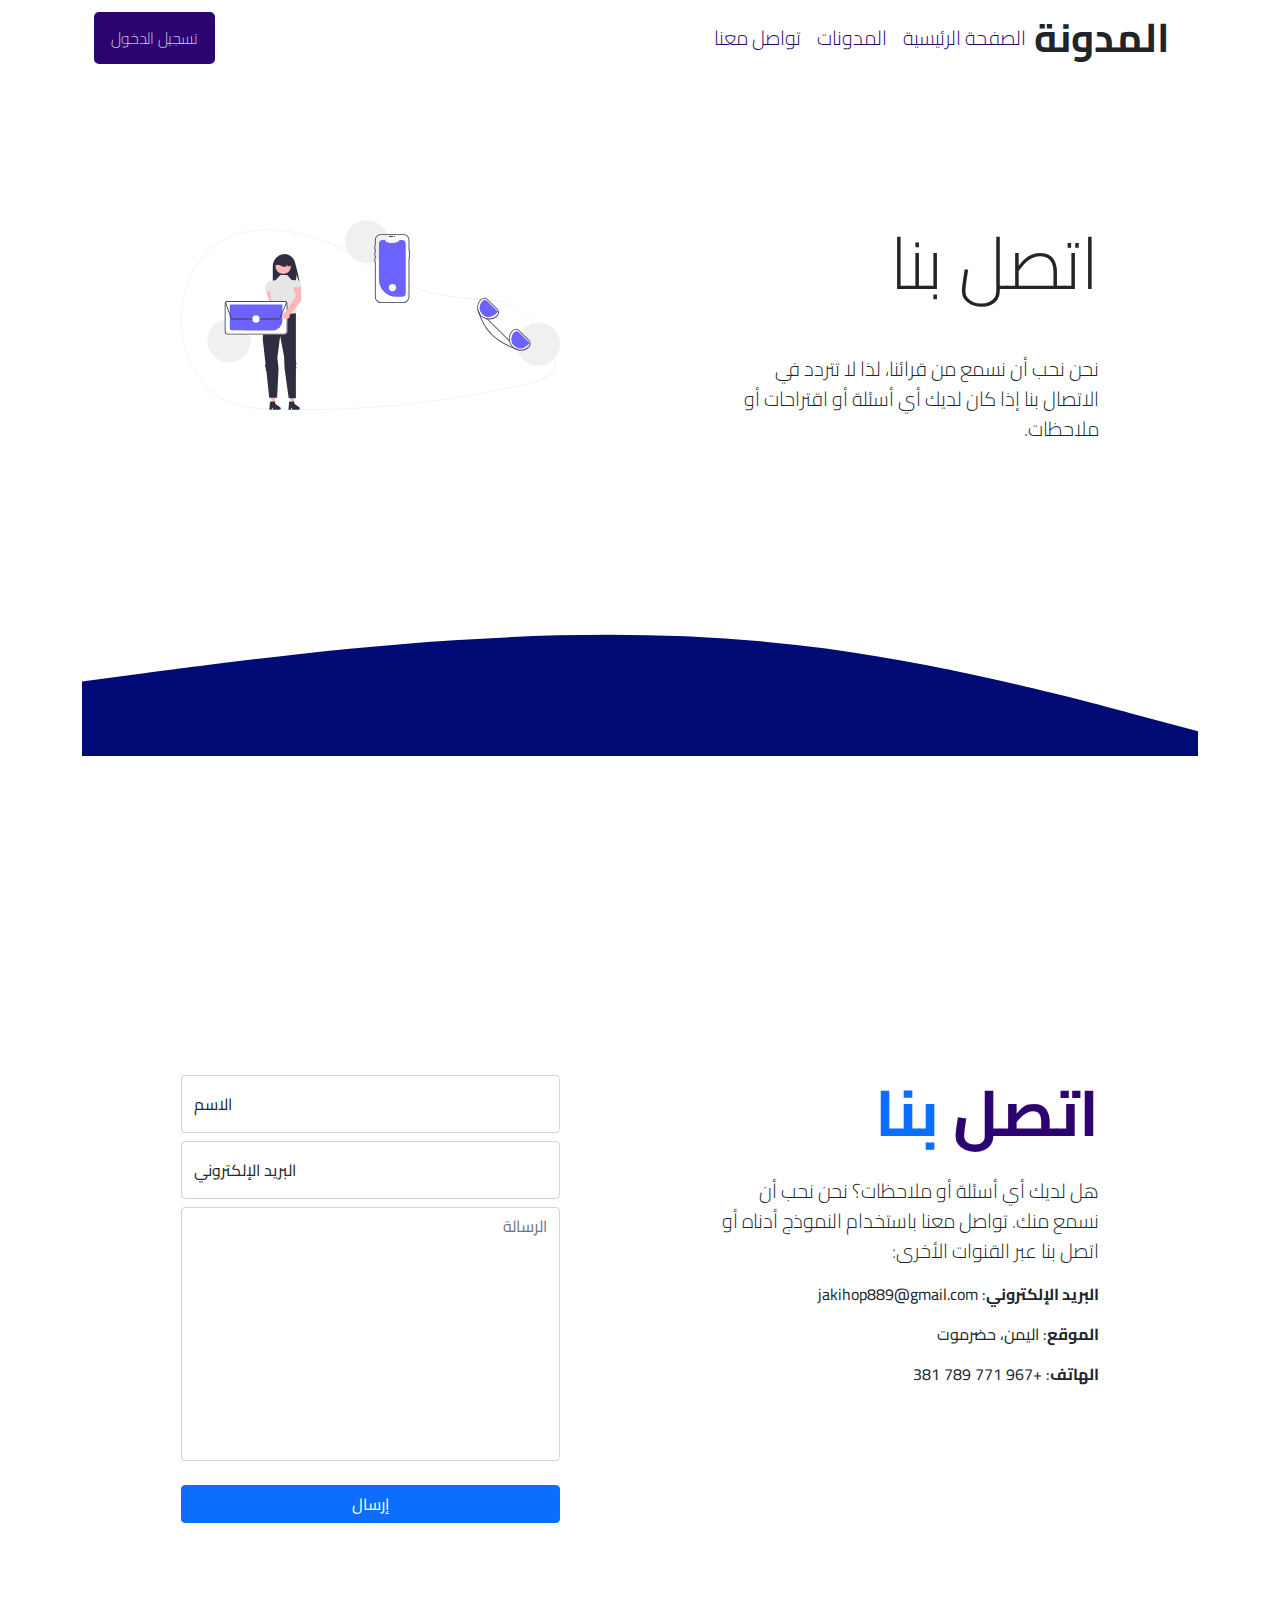
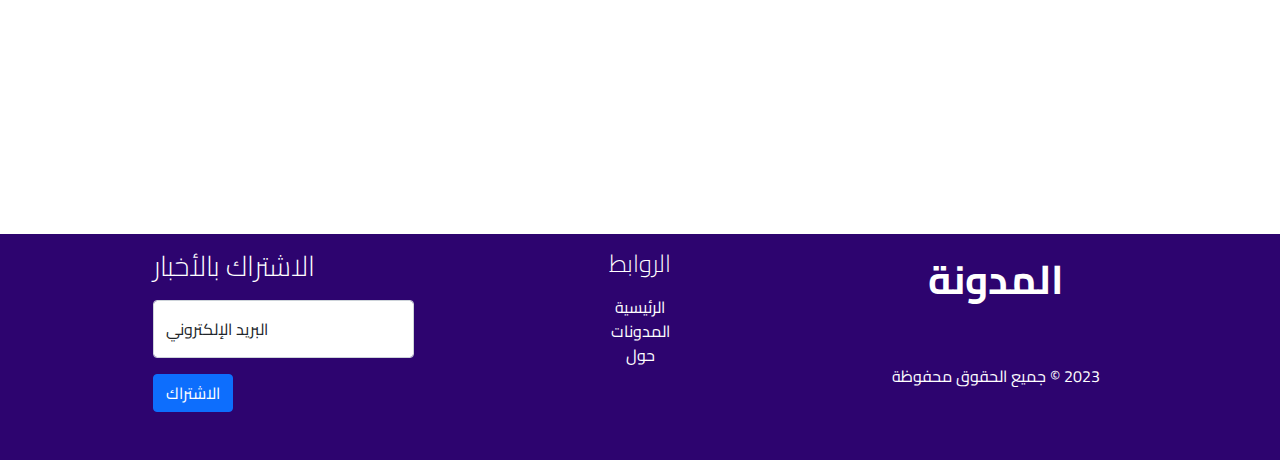
==== contact.html @ fe2dd976 "add project files" ====
<!DOCTYPE html>
<html lang="en">
<head>
    <meta charset="UTF-8">
    <meta name="viewport" content="width=device-width, initial-scale=1.0">
    <title>Contact</title>
    <link rel="stylesheet" href="css/bootstrap.css">
    <link rel="stylesheet" href="css/style.css">
    <link rel="stylesheet" href="https://cdnjs.cloudflare.com/ajax/libs/font-awesome/6.4.2/css/all.min.css" integrity="sha512-z3gLpd7yknf1YoNbCzqRKc4qyor8gaKU1qmn+CShxbuBusANI9QpRohGBreCFkKxLhei6S9CQXFEbbKuqLg0DA==" crossorigin="anonymous" referrerpolicy="no-referrer" />
    <link href="https://fonts.googleapis.com/css2?family=Cairo:wght@200;300;400;500;600;700;800;900;1000&family=Roboto:ital,wght@0,100;0,300;0,400;0,500;0,700;0,900;1,100;1,400;1,500;1,700;1,900&display=swap" rel="stylesheet">

</head>
<body dir="rtl">

<!-- Start NavBar Section -->
  <div class="container">

    <nav class="navbar  navbar-expand-lg bg-body-tertiary ">
      <div class="container ">

        
          <div>
            <a class="navbar-brand text-dark fw-bold fs-1" href="#">المدونة</a>
          </div>

          <button class="navbar-toggler" type="button" data-bs-toggle="collapse" data-bs-target="#navbarNavAltMarkup" aria-controls="navbarNavAltMarkup" aria-expanded="false" aria-label="Toggle navigation">
          <span class="navbar-toggler-icon"><i class="fa-solid fa-bars"></i></span>
          </button>
        

          <div class="collapse navbar-collapse justify-content-between" id="navbarNavAltMarkup">
            <div class="navbar-nav ms-5">
              <a class="nav-link text-color-primary fw-light fs-5" href="index.html">الصفحة الرئيسية</a>
              <a class="nav-link text-color-primary fw-light fs-5" href="#">المدونات</a>
              
              <a class="nav-link text-color-primary fw-light fs-5" href="#"> تواصل معنا</a>
            </div>
            <div>
              <a href="signin.html" class="custome-rounded-btn px-3 text-capitalize fw-lighter">تسجيل الدخول</a>
            </div>
          </div>
        
      </div>
    </nav>
  </div>
<!-- End NavBar Section -->

<!-- Start Hero Section -->
<section id="" class="" >
    <div class="container pt-5 mt-5 ">

        <div class="row align-content-center justify-content-evenly">
  
          <div class="col-lg-5 p-5">
            <h1 class="display-2 text-capitalize mb-3">اتصل بنا</h1>
            <p class="mt-5 lead">نحن نحب أن نسمع من قرائنا، لذا لا تتردد في الاتصال بنا إذا كان لديك أي أسئلة أو اقتراحات أو ملاحظات.</p>
          </div>
          
  
          <div class=" col-lg-5  p-5">
            <img id="hero-img" src="imgs/undraw_contact_us_re_4qqt.svg " alt="img" class="img-fluid w-auto">
          </div>
          <img src="imgs/wave.svg" alt="">

        </div>

</section>
<!-- End Hero Section -->

<!-- Start contact Section -->
<section id="" class="" >
    <div class="container pt-5 ">

        <div class="row align-content-center justify-content-evenly">
  
          <div class="col-lg-5 p-5">
            <h2 class="text-color-primary mb-4 fw-bold display-3">اتصل <span class="text-primary">بنا</span></h2>
            <p class="lead">هل لديك أي أسئلة أو ملاحظات؟ نحن نحب أن نسمع منك. تواصل معنا باستخدام النموذج أدناه أو اتصل بنا عبر القنوات الأخرى:</p>
            <p><span class="fw-bold">البريد الإلكتروني</span>: jakihop889@gmail.com</p>
            <p><span class="fw-bold">الموقع</span>: اليمن، حضرموت</p>
            <p><span class="fw-bold">الهاتف</span>: +967 771 789 381</p>
          </div>
          
  
          <div class=" col-lg-5  p-5">
            <form novalidate action="sendEmail.php" class="" method="post">
              <div class="form-floating mb-2">
                  <input type="text" required name="name" id="name" class="form-control" placeholder="الاسم">
                  <label for="name" class="form-label form-floating">الاسم</label>
              </div>
              <div class="form-floating mb-2">
                  <input type="email" required name="email" id="Email" class="form-control" placeholder="البريد الإلكتروني">
                  <label for="Email"  class="form-label form-floating">البريد الإلكتروني</label>
              </div>
          
              <div class="">
                  <textarea required name="message" class="form-control form-text" id="Message" placeholder="الرسالة" cols="30" rows="10"></textarea>
                  <!-- <label for="Message"  class="form-label form-floating">الرسالة</label> -->
              </div>
          
              <div>
                  <button type="submit" class="btn btn-primary mt-4 w-100">إرسال</button>
              </div>
          </form>
          
          </div>
  
        </div>

</section>
<!-- End Hero Section -->

<!-- Start footer Section --><footer class="bg-color-primary ">
    <div class="container  pt-3 pb-5">
      <div class="row  justify-content-evenly">
          <div class="col-lg-3 text-center">
              <div>
                  <a class="text-decoration-none text-white fw-bold fs-1" href="#">المدونة</a>
              </div>
              <div class="mt-3">
                  <a href=""><i class="me-2 text-color-secondery fs-5 fa-brands fa-google"></i></a>
                  <a href=""><i class="me-2 text-color-secondery fs-5 fa-brands fa-github"></i></a>
                  <a href=""><i class="me-2 text-color-secondery fs-5 fa-brands fa-x-twitter"></i></a>
              </div>
              <div class="mt-2">
                  <p class="text-white">2023 &copy; جميع الحقوق محفوظة</p>
              </div>
          </div>

          <div class="col-lg-3 text-center">
              <h4 class="text-white fw-light  mb-3">الروابط</h4>
              <div class="d-flex flex-column   ">
                  <a href="" class="text-decoration-none text-white">الرئيسية</a>
                  <a href="" class="text-decoration-none text-white">المدونات</a>
                  <a href="" class="text-decoration-none text-white">حول</a>
              </div>
          </div>

          <div class="col-lg-3 text-center">
              <h3 class="text-white fw-light text-start mb-3">الاشتراك بالأخبار</h3>
              <form action="" >
                  <div class="form-floating">
                      <input type="email" name="" id="email" placeholder="البريد الإلكتروني" class="form-control">
                      <label for="email" class="form-label">البريد الإلكتروني</label>
                  </div>
                  <div class="mt-3 text-start">
                      <button type="submit" class="btn btn-primary">الاشتراك</button>
                  </div>
              </form>
          </div>
      </div>
  </div>
</footer>

  <!-- End footer Section -->


    <script>
        const form = document.querySelector("form");
        form.addEventListener("submit", (e) => {
            if(!form.checkValidity())
            {
                e.preventDefault();
            }
            form.classList.add("was-validated")
        })
    </script>  
    <script src="js/jquery-3.7.1.min.js"></script>
    <script src="js/bootstrap.js"></script>
</body>
</html>
---- css/style.css ----
/* primary #2d046f */
/* secondry #fceaff */
/* third #5d4775 */
:root {
    --primary-color: #2d046f;
    --secondry-color:#fceaff;
    --third-color : #5d4775;
  }

  *{
    font-family: 'Cairo', sans-serif;
  }

/* Start Custom classes */
 .text-color-primary{
  color: var(--primary-color);
 } 

 .text-color-secondery{
  color: var(--secondry-color);
 } 

 .text-color-third{
  color: var(--third-color);
 } 

 .bg-color-primary{
  background-color: var(--primary-color);
 }

 .bg-color-secondery{
  background-color: var(--secondry-color);
 }
 .bg-color-third{
  background-color: var(--third-color);
 }

 .custome-rounded-btn{
  margin-top: 20px;
  padding: 10px 30px;
  border: 1px solid transparent;
  border-radius: 5px;
  background-color: var(--primary-color);
  text-decoration: none;
  text-align: center;
  color: white;
  text-transform: uppercase;
  letter-spacing: 1px;
  transition: 0.2s ease-in-out;
 }
 .custome-rounded-btn:hover{
  background-color: #4508a79e;
  color: white;
  
 }

 .custome-btn{
  margin-top: 20px;
  padding: 10px 15px;
  border: 1px solid transparent;
  border-radius: 5px;
  background-image: linear-gradient(to right, #da0039, #d50057, #c20079, #9c009c, #520ebc);
  text-decoration: none;
  display: block;
  width: 100%;
  text-align: center;
  color: white;
  text-transform: uppercase;
  letter-spacing: 1px;
  
}

.custome-btn:hover{
  background-color:#360486c9 ;
}

.secondery-btn{
  margin-top: 20px;
  padding: 10px 15px;
  border: 1px solid #bca9d0;
  border-radius: 5px;
  background-color: white;
  text-decoration: none;
  display: block;
  width: 100%;
  text-align: center;
  color: var(--primary-color);
  text-transform: uppercase;
  letter-spacing: 1px;
  transition: 0.2s
}

.secondery-btn:hover{
  border: 1px solid #77119aa7;
  box-shadow: 0 0 10px --primary-color;
}


.custome-input input{
  border: none;
  outline: none;
  padding: 8px 10px;
  margin: 10px;
  border-bottom: 2px solid #b6a3d6b2 ;
  width: 96%;
}

.custome-input input::placeholder{
  text-transform: uppercase;
  letter-spacing: 1px;
  transition: 1s ease-out;
}

.custome-input input:focus::placeholder{
  transform: translateY(-15px);
  font-size: 10px;
}

.custome-input input:hover{
  border-bottom: 2px solid #9e8bc0;
  
}

/*  End Custom classes */



*{
  scroll-behavior: smooth;
}


section{
  min-height: 95vh;
  min-width: 100%;
}

#title::after{
  content: "";
  animation-name: RemoveAndRewriteText;
  animation-duration: 5s;
  animation-iteration-count: infinite;
  animation-direction: alternate-reverse;
}
#btn-explore{
  transition: 1s;
}
#btn-explore:hover{
  
  transform: scale(1.1);
}

/* Start Custome Animation */
@keyframes RemoveAndRewriteText {
  0%{
    content: "مدونتنا"; 
  }
  15%{
    content: "مدونتنا"; 
  }
  25%{
    content: "مدونتن";
  }
  40%{
    content: "مدونت";
  }
  60%{
    content: "مدون";
  }
  75%{
    content: "مدو";
  }
  85%{
    content: "مد";
  }
  100%{
    content: "م";
  }

}

@keyframes TopDwon {
  0%{
    transform: translateY(0%);
  }
  100%{
    transform: translateY(-10%);
  }
}

@keyframes ChangeColorText {
  0%{
    color: #c3b2df;
  }
  100%{
    color: #845fbe;
  }
 
}

@keyframes ChangeBackground {
  0%{
    background-color: #2d046f;
  }
  100%{
    background-color: #a6144e;
  }
 
}

/* End Custome Animation */




#hero-img{
  animation-name:TopDwon ;
  animation-duration: 4s;
  animation-iteration-count: infinite;
  animation-direction: alternate-reverse;
}



#Message{
  resize: none;
}

/* sign in page */

#left{
  background-image: url("/imgs/unsplash1.jpg");
  background-position: center;
  background-repeat: no-repeat;
  background-size: cover;
  display: flex;
  align-items: center;
  justify-content: center;
  flex-direction: column;
}

#right{
  
  background-image: linear-gradient(to right, #0e0425, #29174b, #522070, #832191, #bb12ac);
  display: flex;
  align-items: center;
  justify-content: center;
  flex-direction: column;
  animation-name: changebackgroundcolor;
  animation-duration: 5s;
  animation-iteration-count: infinite;
  animation-direction: alternate-reverse;
  
}


/* @keyframes changebackgroundcolor {
  0%{
    background-image: linear-gradient(to right, #b50cd7, #b50cd7);
  }
  50%{
    background-image: linear-gradient(to right, #b50cd77c, #b50cd7);
  }
  50%{
    background-image: linear-gradient(to right, #b50cd7, #b50cd7);
  }
  
} */

@keyframes writeAndDeleteAndRewrite {
  0%{
    content: "مرحبا";
  }
  5%{
    content: "مرحبا";
  }
  15%{
    content: "مرحبا ";
  }
  25%{
    content: "مرحبا ب";
  }
  35%{
    content: "مرحبا بك";
  }
  45%{
    content: "مرحبا بكم ";
  }
  50%{
    content: "مرحبا بكم ف";
  }
  60%{
    content: "مرحبا بكم في ";
  }
  70%{
    content: "مرحبا بكم في م";
  }
  75%{
    content: "مرحبا بكم في مد ";
  }
  80%{
    content: "مرحبا بكم في مدو";
  }
  85%{
    content: "مرحبا بكم في مدون";
  }
  90%{
    content: "مرحبا بكم في مدونت";
  }
  95%{
    content: "مرحبا بكم في مدونتنا";
  }
  100%{
    content: "مرحبا بكم في مدونتنا!";
  }
  
}

.title{
  padding: 20px;
  font-size: 2em;
  font-weight: 800;
  color: #2d046f;
  text-transform: uppercase;
  animation-name: ChangeColorText;
  animation-duration: 2500ms;
  animation-iteration-count: infinite;
  animation-direction: alternate-reverse;
}

#left h3{
  padding: 10px;
  font-weight: 300;
  font-size: 2em;
  color: wheat;
}

/* sign in page */



/* Blogs page */

.categories{
  margin-top: 30px;
  padding: 15px;
  display: flex;
  align-items: center;
  justify-content: center;
 
}

.categories a{
  margin: 5px;
  background-color: #eee;
  text-decoration: none;
  border-radius: 15px;
  padding: 5px 15px;
  color: #333;
  transition: 0.5s;
}
.active-cat{
  border: 2px solid #00000046;
}
.categories a:hover{
 background-color: #eeeeee8f;
 
}
/* Blogs page */
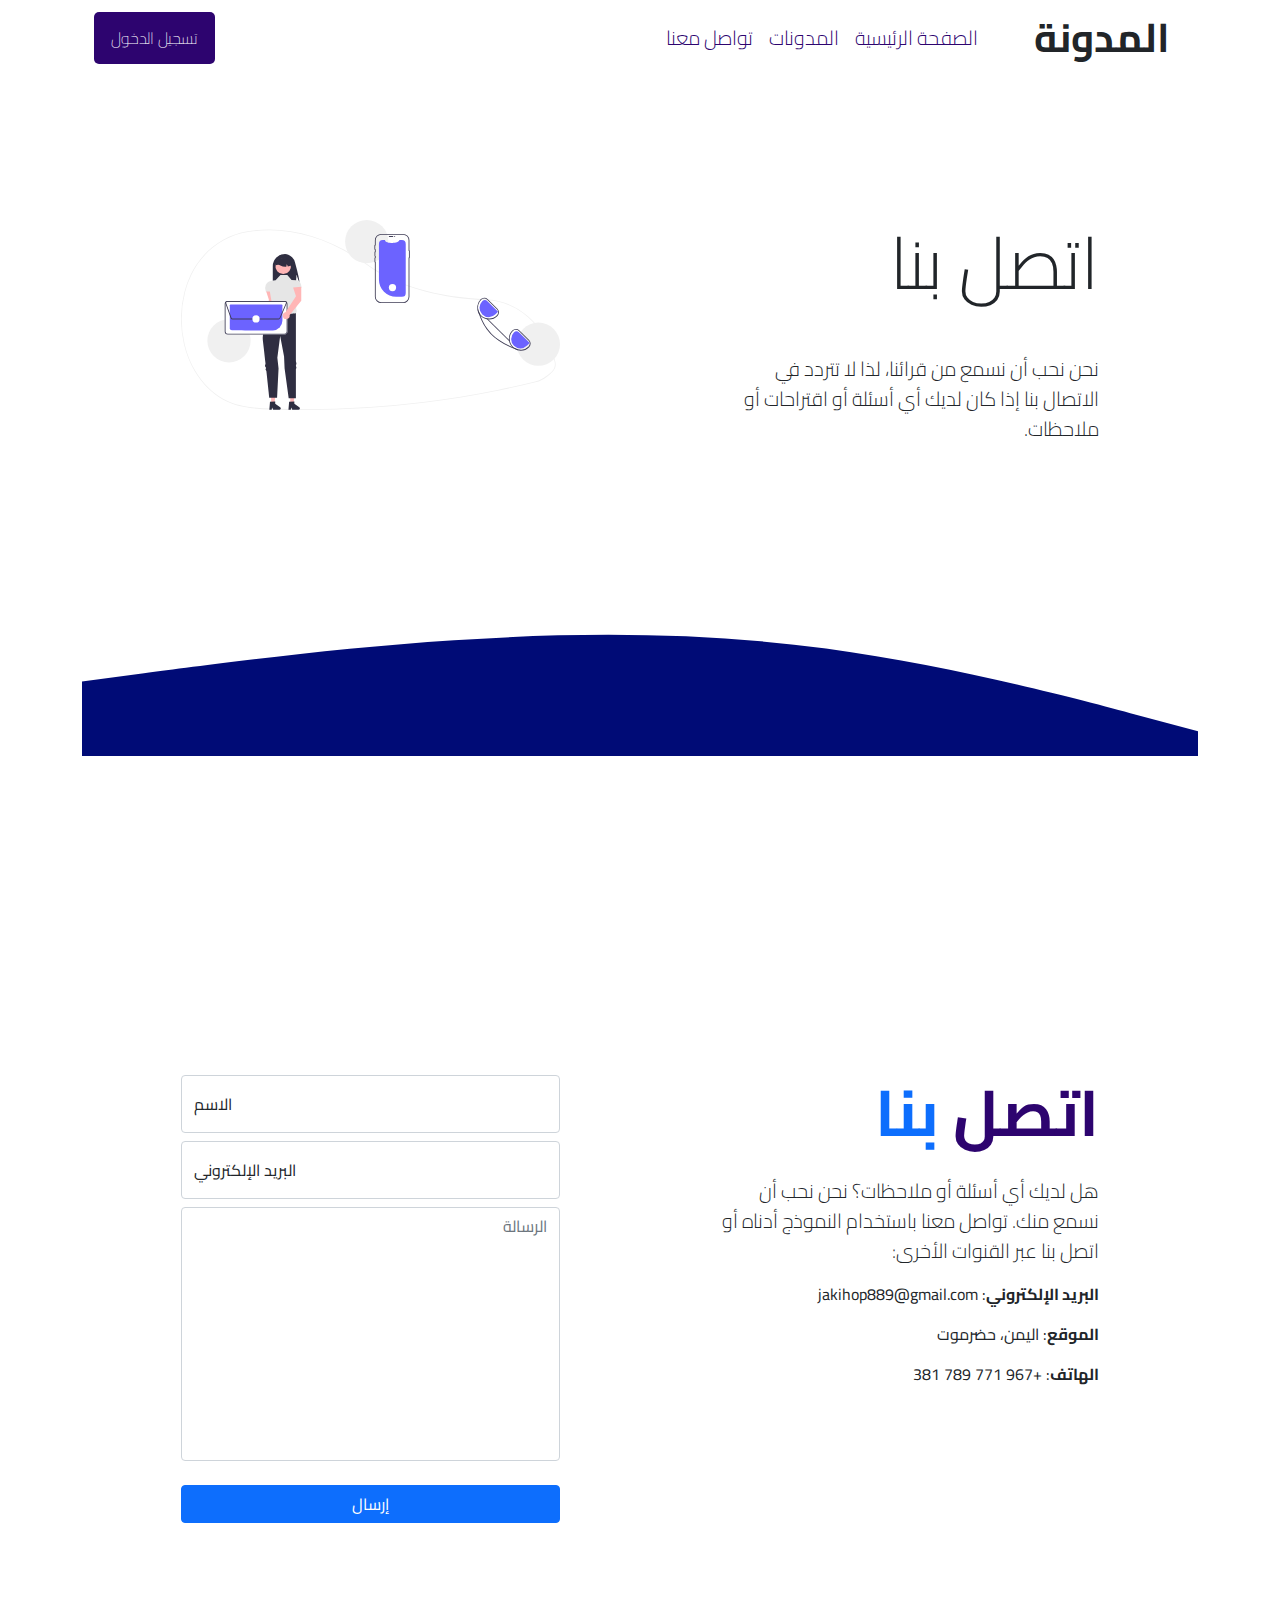
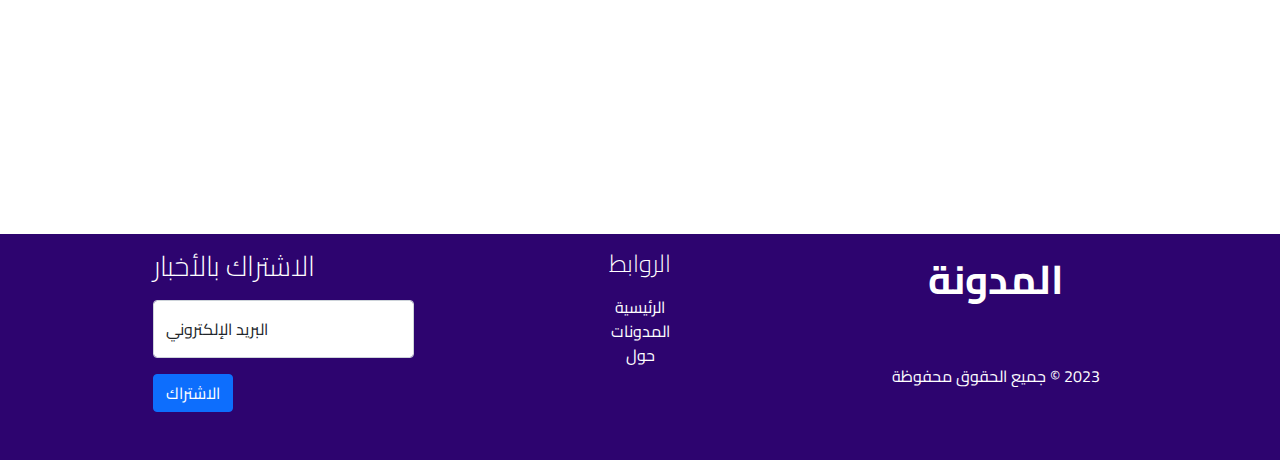
==== commit 62b9ee39: "update index file" ====
--- a/contact.html
+++ b/contact.html
@@ -19,7 +19,7 @@
       <div class="container ">
 
         
-          <div>
+          <div class="ms-5">
             <a class="navbar-brand text-dark fw-bold fs-1" href="#">المدونة</a>
           </div>
 
